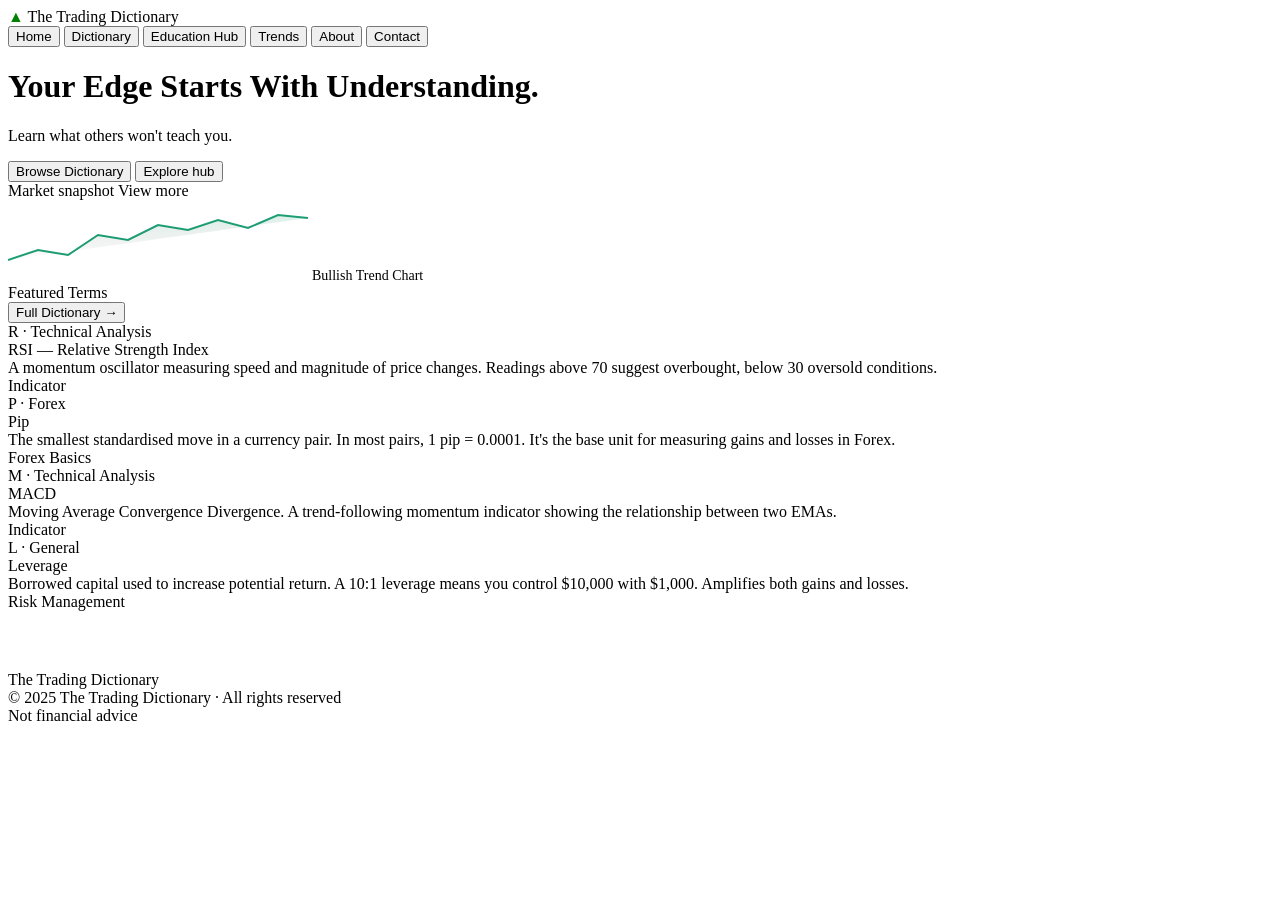
==== index.html @ 182af60a "Adding pages" ====
<!DOCTYPE html>
<html lang="en">
    <head>
        <meta charset="UTF-8">
        <meta name="viewport" content="width=device-width, initial-scale=1.0">
        <title>The Trading Dictionary</title>
    </head>
    <body>
            <nav>
    <span style="color:green">▲</span> The Trading <span class="accent">Dictionary</span>
    <div>
        <div class="nav-logo" onclick="window.location.href='index.html'"></div>
        <button onclick="window.location.href='index.html'">Home</button>
        <button onclick="window.location.href='dictionary.html'">Dictionary</button>
        <button onclick="window.location.href='educationhub.html'">Education Hub</button>
        <button onclick="window.location.href='trends.html'">Trends</button>
        <button onclick="window.location.href='about.html'">About</button>
        <button onclick="window.location.href='contact.html'">Contact</button>
    </div>
</nav>
<div class="page active" id="home">
    <div class="hero">
        <h1>Your Edge Starts With <span>Understanding.</span></h1>
        <p>Learn what others won't teach you.</p>
         <div class="hero-ctas">
      <button class="btn-primary" onclick="window.location.href='dictionary.html'">Browse Dictionary</button>
      <button class="btn-outline" onclick="window.location.href='educationhub.html'">Explore hub</button>
    </div>
    </div>
</div>
<div class="home-right">
        <div class="section-label"><span>Market snapshot</span><span class="view-all" onclick="window.location.href='trends.html'"> View more</span></div>
        <div class="chart-placeholder">
          <svg class="mini-chart" viewBox="0 0 300 80" preserveAspectRatio="none" height="80">
            <polyline points="0,60 30,50 60,55 90,35 120,40 150,25 180,30 210,20 240,28 270,15 300,18" fill="none" stroke="#1D9E75" stroke-width="2"/>
            <polyline points="0,60 30,50 60,55 90,35 120,40 150,25 180,30 210,20 240,28 270,15 300,18" fill="url(#gr)" stroke="none" opacity="0.15"/>
            <defs><linearGradient id="gr" x1="0" y1="0" x2="0" y2="1"><stop offset="0%" stop-color="#1D9E75"/><stop offset="100%" stop-color="transparent"/></linearGradient></defs>
          </svg>
          <span style="position:relative;z-index:1;font-weight:500;font-size:14px">Bullish Trend Chart</span>
        </div>
      </div>
      <div class="wrap" style="margin-bottom:60px;">
    <div class="section-hd"><div class="section-title">Featured Terms</div><button class="section-link" onclick="window.location.href='dictionary.html'">Full Dictionary →</button></div>
    <div class="terms-grid">
      <div class="card term-card" onclick="window.location.href='dictionary.html'"><div class="term-letter">R · Technical Analysis</div><div class="term-name">RSI — Relative Strength Index</div><div class="term-def">A momentum oscillator measuring speed and magnitude of price changes. Readings above 70 suggest overbought, below 30 oversold conditions.</div><span class="term-tag">Indicator</span></div>
      <div class="card term-card" onclick="window.location.href='dictionary.html'"><div class="term-letter">P · Forex</div><div class="term-name">Pip</div><div class="term-def">The smallest standardised move in a currency pair. In most pairs, 1 pip = 0.0001. It's the base unit for measuring gains and losses in Forex.</div><span class="term-tag">Forex Basics</span></div>
      <div class="card term-card" onclick="window.location.href='dictionary.html'"><div class="term-letter">M · Technical Analysis</div><div class="term-name">MACD</div><div class="term-def">Moving Average Convergence Divergence. A trend-following momentum indicator showing the relationship between two EMAs.</div><span class="term-tag">Indicator</span></div>
      <div class="card term-card" onclick="window.location.href='dictionary.html'"><div class="term-letter">L · General</div><div class="term-name">Leverage</div><div class="term-def">Borrowed capital used to increase potential return. A 10:1 leverage means you control $10,000 with $1,000. Amplifies both gains and losses.</div><span class="term-tag">Risk Management</span></div>
    </div>
  </div>
</body>

<footer><div class="footer-logo">The Trading <span>Dictionary</span></div><div class="footer-note">© 2025 The Trading Dictionary · All rights reserved</div><div class="footer-copy">Not financial advice</div></footer>
</div>

    
</html>
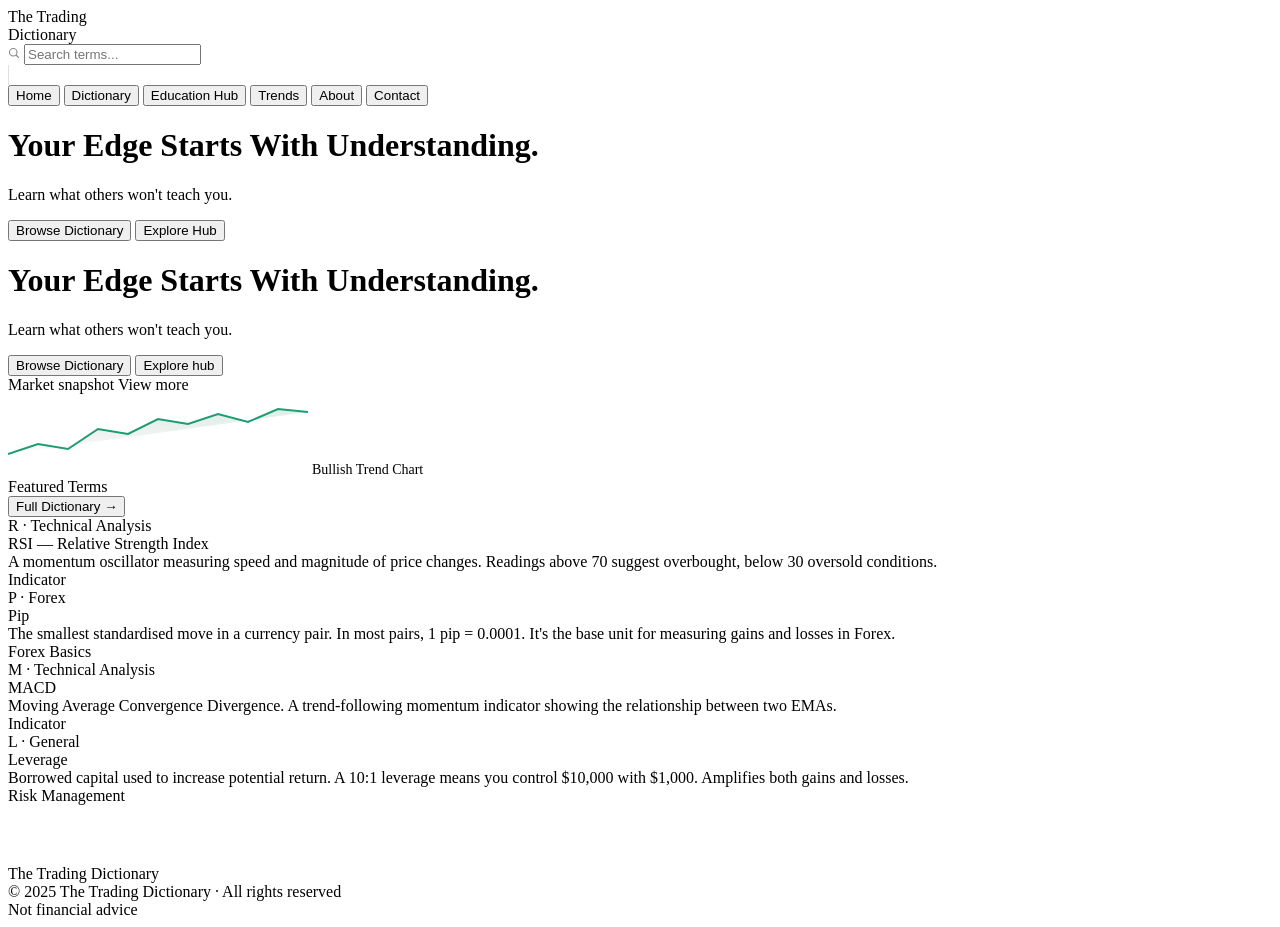
==== commit b5ac32ae: "Adding content in the about and contact whilst updating the home page" ====
--- a/index.html
+++ b/index.html
@@ -4,19 +4,36 @@
         <meta charset="UTF-8">
         <meta name="viewport" content="width=device-width, initial-scale=1.0">
         <title>The Trading Dictionary</title>
+
     </head>
     <body>
             <nav>
-    <span style="color:green">▲</span> The Trading <span class="accent">Dictionary</span>
-    <div>
-        <div class="nav-logo" onclick="window.location.href='index.html'"></div>
-        <button onclick="window.location.href='index.html'">Home</button>
-        <button onclick="window.location.href='dictionary.html'">Dictionary</button>
-        <button onclick="window.location.href='educationhub.html'">Education Hub</button>
-        <button onclick="window.location.href='trends.html'">Trends</button>
-        <button onclick="window.location.href='about.html'">About</button>
-        <button onclick="window.location.href='contact.html'">Contact</button>
+    <div class="logo">The Trading<br>Dictionary</div>
+    <div class="search-bar">
+      <svg width="12" height="12" viewBox="0 0 16 16" fill="none"><circle cx="7" cy="7" r="5" stroke="#888" stroke-width="1.5"/><path d="M11 11l3 3" stroke="#888" stroke-width="1.5" stroke-linecap="round"/></svg>
+      <input placeholder="Search terms...">
     </div>
+    <div style="width:1px;height:20px;background:#e0e0e0"></div>
+    <div class="nav-links">
+      <a href="index.html"><button id="nav-home" class="active">Home</button></a>
+      <a href="dictionary.html"><button id="nav-dictionary">Dictionary</button></a>
+      <a href="educationhub.html"><button id="nav-education">Education Hub</button></a>
+      <a href="trends.html"><button id="nav-trends">Trends</button></a>
+      <a href="about.html"><button id="nav-about">About</button></a>
+      <a href="contact.html"><button id="nav-contact">Contact</button></a>
+    </div>
+  </nav>
+  <div class="page">
+    <div class="hero">
+        <h1>Your Edge Starts With <span>Understanding.</span></h1>
+        <p>Learn what others won't teach you.</p>
+         <div class="hero-btns">
+          <a href="dictionary.html"><button class="btn-primary">Browse Dictionary</button></a>
+        <a href="educationhub.html"><button class="btn-outline">Explore Hub</button></a>
+      </div>
+
+  </div>
+    
 </nav>
 <div class="page active" id="home">
     <div class="hero">
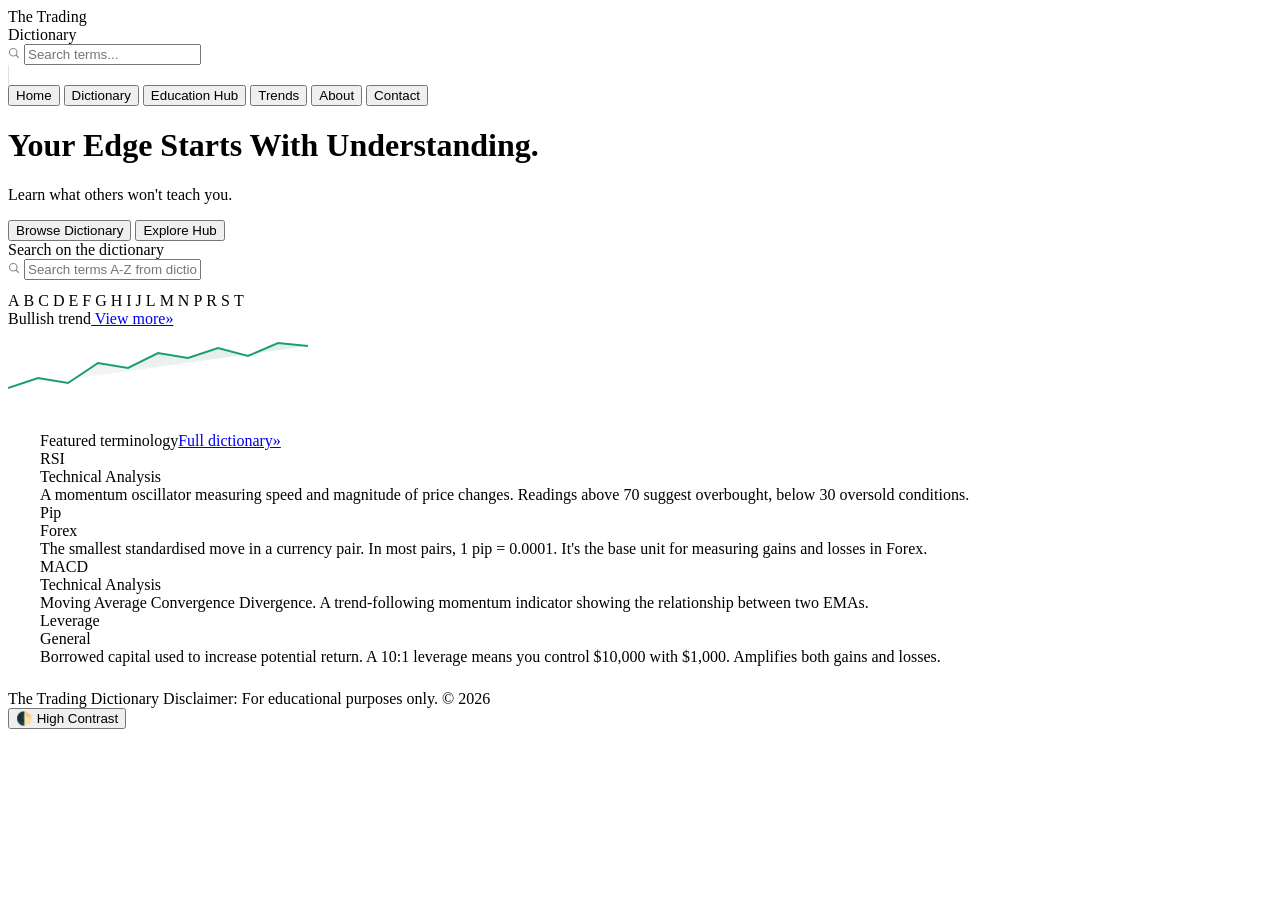
==== commit e8696dc9: "adding css and updating index, trends page" ====
--- a/index.html
+++ b/index.html
@@ -4,7 +4,7 @@
         <meta charset="UTF-8">
         <meta name="viewport" content="width=device-width, initial-scale=1.0">
         <title>The Trading Dictionary</title>
-
+      <link rel="stylesheet" href="C:\Users\lvmog\OneDrive\Desktop\Assignment-2026\styles.css">
     </head>
     <body>
             <nav>
@@ -33,42 +33,134 @@
       </div>
 
   </div>
-    
-</nav>
-<div class="page active" id="home">
-    <div class="hero">
-        <h1>Your Edge Starts With <span>Understanding.</span></h1>
-        <p>Learn what others won't teach you.</p>
-         <div class="hero-ctas">
-      <button class="btn-primary" onclick="window.location.href='dictionary.html'">Browse Dictionary</button>
-      <button class="btn-outline" onclick="window.location.href='educationhub.html'">Explore hub</button>
+<div class="home-grid">
+  <div class="home-left">
+    <div class="section-label">Search on the dictionary</div>
+    <div class="dict-search" style="margin-bottom: 12px;">
+      <svg width="12" height="12" viewBox="0 0 16 16" fill="none"><circle cx="7" cy="7" r="5" stroke="#888" stroke-width="1.5"/><path d="M11 11l3 3" stroke="#888" stroke-width="1.5" stroke-linecap="round"/></svg>
+      <input type="text" id="home-search" placeholder="Search terms A-Z from dictionary" oninput="filterDictionary(this.value)"/>
     </div>
+    <div style="display:flex;gap:4px;flex-wrap:wrap">
+      <span class="alpha-btn">A</span><span class="alpha-btn">B</span><span class="alpha-btn">C</span><span class="alpha-btn">D</span><span class="alpha-btn">E</span><span class="alpha-btn">F</span><span class="alpha-btn">G</span><span class="alpha-btn">H</span><span class="alpha-btn">I</span><span class="alpha-btn">J</span><span class="alpha-btn">L</span><span class="alpha-btn">M</span><span class="alpha-btn">N</span><span class="alpha-btn">P</span><span class="alpha-btn">R</span><span class="alpha-btn">S</span><span class="alpha-btn">T</span>
     </div>
-</div>
+  </div>
+
 <div class="home-right">
-        <div class="section-label"><span>Market snapshot</span><span class="view-all" onclick="window.location.href='trends.html'"> View more</span></div>
+          <div class="section-label"><span>Bullish trend</span><a href="trends.html" class="view-all"> View more»</a></div>
         <div class="chart-placeholder">
           <svg class="mini-chart" viewBox="0 0 300 80" preserveAspectRatio="none" height="80">
             <polyline points="0,60 30,50 60,55 90,35 120,40 150,25 180,30 210,20 240,28 270,15 300,18" fill="none" stroke="#1D9E75" stroke-width="2"/>
             <polyline points="0,60 30,50 60,55 90,35 120,40 150,25 180,30 210,20 240,28 270,15 300,18" fill="url(#gr)" stroke="none" opacity="0.15"/>
             <defs><linearGradient id="gr" x1="0" y1="0" x2="0" y2="1"><stop offset="0%" stop-color="#1D9E75"/><stop offset="100%" stop-color="transparent"/></linearGradient></defs>
           </svg>
-          <span style="position:relative;z-index:1;font-weight:500;font-size:14px">Bullish Trend Chart</span>
         </div>
       </div>
-      <div class="wrap" style="margin-bottom:60px;">
-    <div class="section-hd"><div class="section-title">Featured Terms</div><button class="section-link" onclick="window.location.href='dictionary.html'">Full Dictionary →</button></div>
-    <div class="terms-grid">
-      <div class="card term-card" onclick="window.location.href='dictionary.html'"><div class="term-letter">R · Technical Analysis</div><div class="term-name">RSI — Relative Strength Index</div><div class="term-def">A momentum oscillator measuring speed and magnitude of price changes. Readings above 70 suggest overbought, below 30 oversold conditions.</div><span class="term-tag">Indicator</span></div>
-      <div class="card term-card" onclick="window.location.href='dictionary.html'"><div class="term-letter">P · Forex</div><div class="term-name">Pip</div><div class="term-def">The smallest standardised move in a currency pair. In most pairs, 1 pip = 0.0001. It's the base unit for measuring gains and losses in Forex.</div><span class="term-tag">Forex Basics</span></div>
-      <div class="card term-card" onclick="window.location.href='dictionary.html'"><div class="term-letter">M · Technical Analysis</div><div class="term-name">MACD</div><div class="term-def">Moving Average Convergence Divergence. A trend-following momentum indicator showing the relationship between two EMAs.</div><span class="term-tag">Indicator</span></div>
-      <div class="card term-card" onclick="window.location.href='dictionary.html'"><div class="term-letter">L · General</div><div class="term-name">Leverage</div><div class="term-def">Borrowed capital used to increase potential return. A 10:1 leverage means you control $10,000 with $1,000. Amplifies both gains and losses.</div><span class="term-tag">Risk Management</span></div>
+</div>
+<div style="padding: 20px 32px 24px;border: bottom 1px solid #e0e0e0">
+  <div class="section-label"><span>Featured terminology</span><a href="dictionary.html" class="view-all">Full dictionary»</a></div>
+  <div class="term-row">
+    <div class="term-card"><div class="tc-name">RSI</div><div class="tc-cat">Technical Analysis</div><div class="term-def">A momentum oscillator measuring speed and magnitude of price changes. Readings above 70 suggest overbought, below 30 oversold conditions.</div></div>
+    <div class="term-card"><div class="tc-name">Pip</div><div class="tc-cat">Forex</div><div class="term-def">The smallest standardised move in a currency pair. In most pairs, 1 pip = 0.0001. It's the base unit for measuring gains and losses in Forex.</div></div>
+     <div class="term-card"><div class="tc-name">MACD</div><div class="tc-cat">Technical Analysis</div><div class="term-def">Moving Average Convergence Divergence. A trend-following momentum indicator showing the relationship between two EMAs.</div></div>
+      <div class="term-card"><div class="tc-name">Leverage</div><div class="tc-cat">General</div><div class="term-def">Borrowed capital used to increase potential return. A 10:1 leverage means you control $10,000 with $1,000. Amplifies both gains and losses.</div></div>
+
+
+  </div>
+</div>
+  </div>
+     <footer>
+      <span>The Trading Dictionary</span>
+      <span>Disclaimer: For educational purposes only.</span>
+      <span>© 2026</span></span>
+     </footer>
     </div>
-  </div>
+<script>
+  const terms = [
+    {term:"Bull Market",cat:"Market Trends",def:"A market in which prices are rising or are expected to rise, encouraging buying."},
+    {term:"Bear Market",cat:"Market Trends",def:"A market experiencing prolonged price declines, typically 20% or more from recent highs."},
+    {term:"Arbitrage",cat:"Strategies",def:"Simultaneous purchase and sale of an asset in different markets to profit from price differences."},
+    {term:"Candlestick",cat:"Technical Analysis",def:"A chart element showing the open, close, high, and low price of an asset in a given period."},
+    {term:"Divergence",cat:"Indicators",def:"When price moves in the opposite direction of a technical indicator, signalling a potential reversal."},
+    {term:"EMA",cat:"Technical Analysis",def:"Exponential Moving Average — gives more weight to recent prices than a simple moving average."},
+    {term:"Fibonacci Retracement",cat:"Technical Analysis",def:"Horizontal lines indicating possible support and resistance levels based on the Fibonacci sequence."},
+    {term:"Gap",cat:"Technical Analysis",def:"A break in continuity on a price chart where no trading occurred between two sessions."},
+    {term:"Hedging",cat:"Risk Management",def:"An investment made to reduce the risk of adverse price movements in an asset."},
+    {term:"IPO",cat:"Market Trends",def:"Initial Public Offering — the first sale of a company's shares to the public."},
+    {term:"Leverage",cat:"Risk Management",def:"Using borrowed capital to increase the potential return of an investment."},
+    {term:"Margin",cat:"Risk Management",def:"The collateral that an investor must deposit to cover the credit risk to a broker."},
+    {term:"Options",cat:"Derivatives",def:"Contracts giving the holder the right, but not obligation, to buy or sell an asset at a set price."},
+    {term:"Pivot Point",cat:"Technical Analysis",def:"A price level used to determine potential support and resistance in the market."},
+    {term:"RSI",cat:"Indicators",def:"Relative Strength Index — measures the magnitude of recent price changes to evaluate overbought or oversold conditions."},
+    {term:"Stop Loss",cat:"Risk Management",def:"An order placed to sell a security when it reaches a specific price, limiting potential loss."},
+    {term:"Volatility",cat:"Indicators",def:"A statistical measure of the dispersion of returns. High volatility means larger price swings."},
+  ];
+
+  let currentAlpha = null;
+  let currentCat = 'all';
+
+  function renderDict() {
+    const input = document.getElementById('dict-input');
+    if (!input) return;
+    const q = input.value.toLowerCase();
+    const grid = document.getElementById('dict-grid');
+    const filtered = terms.filter(t => {
+      const matchQ = !q || t.term.toLowerCase().includes(q) || t.def.toLowerCase().includes(q);
+      const matchA = !currentAlpha || t.term.toUpperCase().startsWith(currentAlpha);
+      const matchC = currentCat === 'all' || t.cat === currentCat;
+      return matchQ && matchA && matchC;
+    });
+    grid.innerHTML = filtered.length > 0
+      ? filtered.map(t => `
+          <div class="def-card">
+            <div class="cat-badge">${t.cat}</div>
+            <div class="term">${t.term}</div>
+            <div class="def-text">${t.def}</div>
+          </div>`).join('')
+      : '<p style="color:#999;font-size:13px;padding:8px">No terms found.</p>';
+  }
+
+  function filterDict() { renderDict(); }
+
+  function filterAlpha(l, el) {
+    document.querySelectorAll('.alpha-btn').forEach(b => b.classList.remove('active'));
+    if (currentAlpha === l) {
+      currentAlpha = null;
+    } else {
+      currentAlpha = l;
+      el.classList.add('active');
+    }
+    renderDict();
+  }
+
+  function filterCat(c, el) {
+    document.querySelectorAll('.cat-pill').forEach(p => p.classList.remove('active'));
+    el.classList.add('active');
+    currentCat = c;
+    renderDict();
+  }
+  
+  // Initial render for dictionary page
+  window.onload = renderDict;
+</script>
+
+<button class="access-btn" onclick="toggleContrast()">🌓 High Contrast</button><script>
+function toggleContrast() {
+    document.body.classList.toggle('high-contrast');
+    const isHigh = document.body.classList.contains('high-contrast');
+    localStorage.setItem('high-contrast', isHigh);
+}
+
+// Check for preference on load
+window.addEventListener('DOMContentLoaded', () => {
+    if (localStorage.getItem('high-contrast') === 'true') {
+        document.body.classList.add('high-contrast');
+    }
+});
+</script>
 </body>
 
-<footer><div class="footer-logo">The Trading <span>Dictionary</span></div><div class="footer-note">© 2025 The Trading Dictionary · All rights reserved</div><div class="footer-copy">Not financial advice</div></footer>
-</div>
+
+
 
     
 </html>
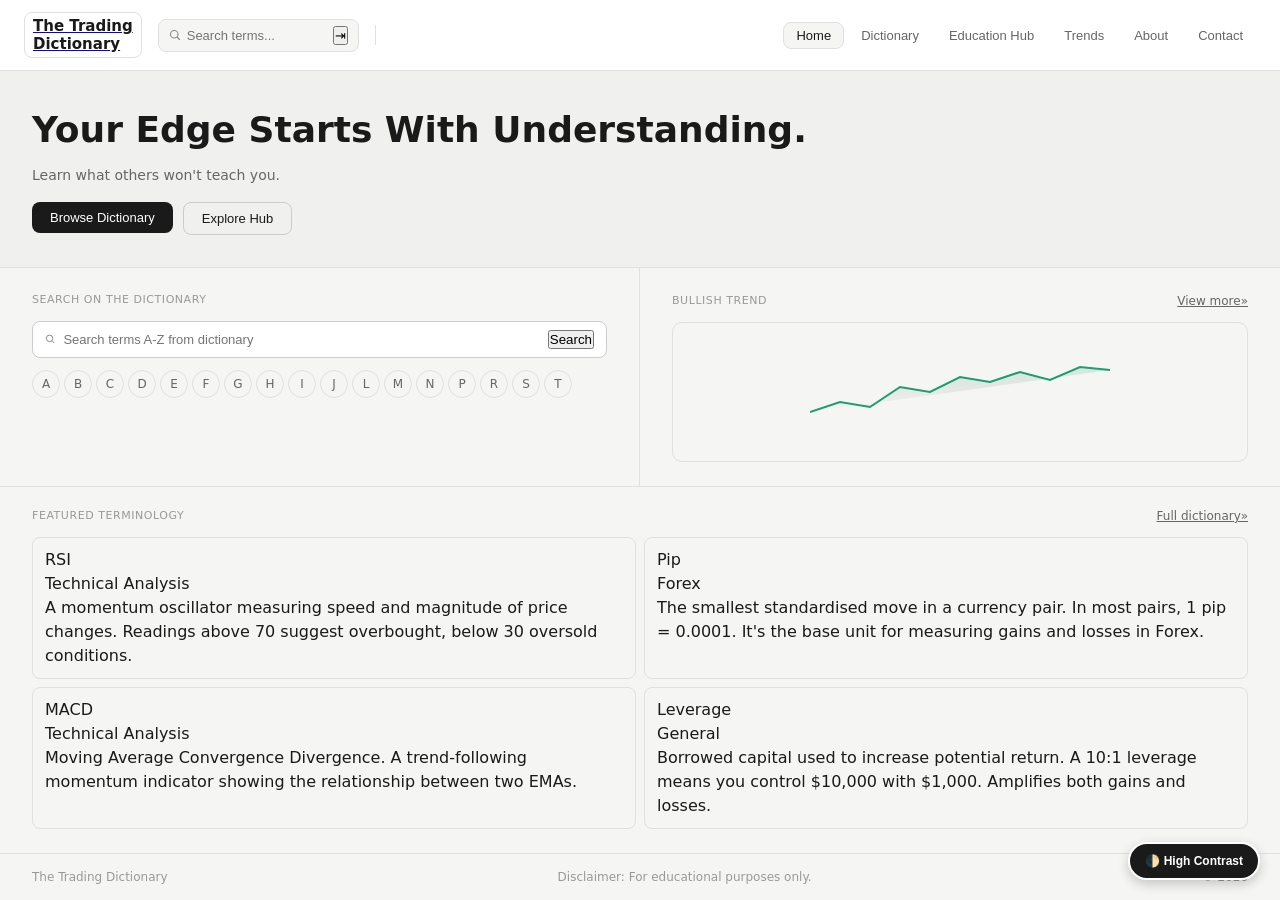
==== commit f64e393c: "Updates applied css and fixing search bars" ====
--- a/index.html
+++ b/index.html
@@ -4,14 +4,18 @@
         <meta charset="UTF-8">
         <meta name="viewport" content="width=device-width, initial-scale=1.0">
         <title>The Trading Dictionary</title>
-      <link rel="stylesheet" href="C:\Users\lvmog\OneDrive\Desktop\Assignment-2026\styles.css">
+        <link rel="stylesheet" href="styles.css">
     </head>
     <body>
             <nav>
-    <div class="logo">The Trading<br>Dictionary</div>
+    <a href="index.html" class="logo-link">      
+        <div class="logo" text-decoration="none" color="inherit" cursor="pointer">The Trading<br>Dictionary</div>
+    </a>
     <div class="search-bar">
       <svg width="12" height="12" viewBox="0 0 16 16" fill="none"><circle cx="7" cy="7" r="5" stroke="#888" stroke-width="1.5"/><path d="M11 11l3 3" stroke="#888" stroke-width="1.5" stroke-linecap="round"/></svg>
-      <input placeholder="Search terms...">
+      <input type="text" placeholder="Search terms..." onkeydown="if(event.key==='enter') goToSearch()" id="home-search"/>
+      <button onclick="goToSearch()">⇥</button>
+
     </div>
     <div style="width:1px;height:20px;background:#e0e0e0"></div>
     <div class="nav-links">
@@ -36,9 +40,11 @@
 <div class="home-grid">
   <div class="home-left">
     <div class="section-label">Search on the dictionary</div>
+        
     <div class="dict-search" style="margin-bottom: 12px;">
       <svg width="12" height="12" viewBox="0 0 16 16" fill="none"><circle cx="7" cy="7" r="5" stroke="#888" stroke-width="1.5"/><path d="M11 11l3 3" stroke="#888" stroke-width="1.5" stroke-linecap="round"/></svg>
-      <input type="text" id="home-search" placeholder="Search terms A-Z from dictionary" oninput="filterDictionary(this.value)"/>
+      <input type="text" id="home-search" placeholder="Search terms A-Z from dictionary" onkeydown="if(event.key==='enter') goToSearch()"/>
+      <button onclick="goToSearch()">Search</button>
     </div>
     <div style="display:flex;gap:4px;flex-wrap:wrap">
       <span class="alpha-btn">A</span><span class="alpha-btn">B</span><span class="alpha-btn">C</span><span class="alpha-btn">D</span><span class="alpha-btn">E</span><span class="alpha-btn">F</span><span class="alpha-btn">G</span><span class="alpha-btn">H</span><span class="alpha-btn">I</span><span class="alpha-btn">J</span><span class="alpha-btn">L</span><span class="alpha-btn">M</span><span class="alpha-btn">N</span><span class="alpha-btn">P</span><span class="alpha-btn">R</span><span class="alpha-btn">S</span><span class="alpha-btn">T</span>
@@ -71,7 +77,7 @@
      <footer>
       <span>The Trading Dictionary</span>
       <span>Disclaimer: For educational purposes only.</span>
-      <span>© 2026</span></span>
+      <span>© 2026</span>
      </footer>
     </div>
 <script>
@@ -138,7 +144,11 @@
     currentCat = c;
     renderDict();
   }
-  
+  function goToSearch() {
+    const q = document.getElementById('home-search').value.trim();
+    if (q) {
+      window.location.href = 'dictionary.html?q=' + encodeURIComponent(q); } else { window.location.href = 'dictionary.html'; }
+    } 
   // Initial render for dictionary page
   window.onload = renderDict;
 </script>
--- a/styles.css
+++ b/styles.css
@@ -0,0 +1,710 @@
+* {
+    box-sizing: border-box;
+    margin: 0;
+    padding: 0;
+}
+
+body {
+    font-family: system-ui, -apple-system, BlinkMacSystemFont, "Segoe UI", Roboto, sans-serif;
+    background: #f5f5f3;
+    color: #1a1a1a;
+    line-height: 1.5;
+}
+
+.site {
+    max-width: 1200px;
+    margin: 1rem auto 2rem auto;
+    background: #fff;
+    border: 1px solid #e0e0e0;
+    border-radius: 12px;
+    overflow: hidden;
+}
+
+/* NAVIGATION */
+nav {
+    display: flex;
+    align-items: center;
+    padding: 12px 24px;
+    border-bottom: 1px solid #e0e0e0;
+    gap: 16px;
+    background: #fff;
+    flex-wrap: wrap;
+}
+
+.logo {
+    font-size: 15px;
+    font-weight: 600;
+    line-height: 1.2;
+    min-width: 100px;
+    padding: 4px 8px;
+    border: 1px solid #e0e0e0;
+    border-radius: 8px;
+    color: #1a1a1a;
+    text-decoration: none;
+}
+
+.search-bar {
+    display: flex;
+    align-items: center;
+    gap: 6px;
+    background: #f5f5f3;
+    border: 1px solid #e0e0e0;
+    border-radius: 8px;
+    padding: 6px 10px;
+    flex: 0 0 180px;
+}
+
+.search-bar input {
+    background: transparent;
+    border: none;
+    outline: none;
+    font-size: 13px;
+    color: #1a1a1a;
+    width: 140px;
+}
+
+.nav-links {
+    display: flex;
+    gap: 4px;
+    margin-left: auto;
+    flex-wrap: wrap;
+}
+
+.nav-links a {
+    text-decoration: none;
+}
+
+.nav-links button {
+    background: transparent;
+    border: 1px solid transparent;
+    border-radius: 8px;
+    padding: 5px 12px;
+    font-size: 13px;
+    cursor: pointer;
+    color: #666;
+    transition: all 0.15s;
+}
+
+.nav-links button:hover, 
+.nav-links button.active {
+    background: #f5f5f3;
+    color: #1a1a1a;
+    border-color: #e0e0e0;
+}
+
+/* PAGE WRAPPERS */
+.page {
+    display: block;
+}
+
+/* HERO SECTION */
+.hero {
+    background: #f0f0ee;
+    padding: 32px;
+    border-bottom: 1px solid #e0e0e0;
+}
+
+.hero h1 {
+    font-size: 36px;
+    font-weight: 600;
+    margin-bottom: 8px;
+}
+
+.hero p {
+    font-size: 14px;
+    color: #666;
+    margin-bottom: 16px;
+}
+
+.hero-btns {
+    display: flex;
+    gap: 10px;
+}
+
+.btn-primary {
+    background: #1a1a1a;
+    color: #fff;
+    border: none;
+    padding: 8px 18px;
+    border-radius: 8px;
+    font-size: 13px;
+    cursor: pointer;
+    text-decoration: none;
+    display: inline-block;
+}
+
+.btn-outline {
+    background: transparent;
+    color: #1a1a1a;
+    border: 1px solid #ccc;
+    padding: 8px 18px;
+    border-radius: 8px;
+    font-size: 13px;
+    cursor: pointer;
+    text-decoration: none;
+    display: inline-block;
+}
+
+/* GRID LAYOUTS */
+.home-grid {
+    display: grid;
+    grid-template-columns: 1fr 1fr;
+    border-bottom: 1px solid #e0e0e0;
+}
+
+.home-left {
+    padding: 24px 32px;
+    border-right: 1px solid #e0e0e0;
+}
+
+.home-right {
+    padding: 24px 32px;
+}
+
+.section-label {
+    font-size: 11px;
+    color: #999;
+    margin-bottom: 12px;
+    display: flex;
+    justify-content: space-between;
+    align-items: center;
+    text-transform: uppercase;
+    letter-spacing: 0.05em;
+}
+
+.view-all {
+    font-size: 12px;
+    color: #666;
+    cursor: pointer;
+    text-decoration: underline;
+    text-transform: none;
+    letter-spacing: 0;
+}
+
+/* DICTIONARY STYLES */
+.dict-header {
+    background: #f0f0ee;
+    padding: 24px 32px;
+    border-bottom: 1px solid #e0e0e0;
+}
+
+.dict-header h2 {
+    font-size: 22px;
+    font-weight: 600;
+    margin-bottom: 4px;
+}
+
+.dict-header p {
+    font-size: 13px;
+    color: #666;
+    margin-bottom: 12px;
+}
+
+.dict-search {
+    display: flex;
+    align-items: center;
+    gap: 8px;
+    background: #fff;
+    border: 1px solid #ccc;
+    border-radius: 8px;
+    padding: 8px 12px;
+}
+
+.dict-search input {
+    background: transparent;
+    border: none;
+    outline: none;
+    font-size: 13px;
+    color: #1a1a1a;
+    width: 100%;
+}
+
+.alpha-row {
+    display: flex;
+    gap: 4px;
+    padding: 12px 32px;
+    border-bottom: 1px solid #e0e0e0;
+    flex-wrap: wrap;
+    background: #fff;
+}
+
+.alpha-btn {
+    width: 28px;
+    height: 28px;
+    border-radius: 50%;
+    display: flex;
+    align-items: center;
+    justify-content: center;
+    font-size: 12px;
+    cursor: pointer;
+    background: #f5f5f3;
+    border: 1px solid #e0e0e0;
+    color: #666;
+    transition: all 0.15s;
+}
+
+.alpha-btn:hover,
+.alpha-btn.active {
+    background: #1a1a1a;
+    color: #fff;
+    border-color: #1a1a1a;
+}
+
+.cat-filter {
+    display: flex;
+    gap: 6px;
+    padding: 10px 32px;
+    border-bottom: 1px solid #e0e0e0;
+    flex-wrap: wrap;
+}
+
+.cat-pill {
+    padding: 4px 12px;
+    border-radius: 20px;
+    font-size: 12px;
+    cursor: pointer;
+    background: #f5f5f3;
+    border: 1px solid #e0e0e0;
+    color: #666;
+    transition: all 0.15s;
+}
+
+.cat-pill:hover,
+.cat-pill.active {
+    background: #1a1a1a;
+    color: #fff;
+}
+
+.dict-grid {
+    display: grid;
+    grid-template-columns: repeat(3, 1fr);
+    gap: 12px;
+    padding: 20px 32px;
+}
+
+.def-card {
+    background: #f5f5f3;
+    border-radius: 10px;
+    padding: 16px;
+    border: 1px solid #e0e0e0;
+    cursor: pointer;
+    transition: border-color 0.15s;
+}
+
+.def-card:hover {
+    border-color: #aaa;
+}
+
+.def-card .term {
+    font-size: 14px;
+    font-weight: 600;
+    margin-bottom: 4px;
+}
+
+.def-card .cat-badge {
+    display: inline-block;
+    font-size: 10px;
+    padding: 2px 8px;
+    border-radius: 20px;
+    background: #fff;
+    border: 1px solid #e0e0e0;
+    color: #888;
+    margin-bottom: 6px;
+}
+
+.def-card .def-text {
+    font-size: 12px;
+    color: #666;
+    line-height: 1.5;
+}
+
+/* EDUCATION HUB STYLES */
+.edu-header {
+    background: #f0f0ee;
+    padding: 24px 32px;
+    border-bottom: 1px solid #e0e0e0;
+}
+
+.edu-header h2 {
+    font-size: 22px;
+    font-weight: 600;
+    margin-bottom: 4px;
+}
+
+.edu-header p {
+    font-size: 13px;
+    color: #666;
+}
+
+.indicator-chart {
+    background: #f5f5f3;
+    border-radius: 10px;
+    padding: 20px;
+    border: 1px solid #e0e0e0;
+    margin-bottom: 12px;
+    display: flex;
+    align-items: center;
+    gap: 20px;
+}
+
+.chart-area {
+    flex: 1;
+    height: 80px;
+    position: relative;
+}
+
+.ind-name {
+    font-size: 13px;
+    font-weight: 600;
+    min-width: 120px;
+}
+
+.ind-desc {
+    font-size: 12px;
+    color: #888;
+    margin-top: 4px;
+    min-width: 120px;
+}
+
+.edu-desc-list {
+    display: grid;
+    grid-template-columns: 1fr 1fr;
+    gap: 8px;
+    padding: 0 32px 20px;
+}
+
+.edu-desc-card {
+    background: #f5f5f3;
+    border-radius: 8px;
+    padding: 12px 14px;
+    border: 1px solid #e0e0e0;
+}
+
+.edu-desc-card .ed-title {
+    font-size: 13px;
+    font-weight: 600;
+    margin-bottom: 4px;
+}
+
+.edu-desc-card .ed-body {
+    font-size: 12px;
+    color: #666;
+    line-height: 1.5;
+}
+
+/* MARKET TRENDS STYLES */
+.trends-header {
+    background: #f0f0ee;
+    padding: 24px 32px;
+    border-bottom: 1px solid #e0e0e0;
+}
+
+.trends-header h2 {
+    font-size: 22px;
+    font-weight: 600;
+    margin-bottom: 4px;
+}
+
+.trends-header p {
+    font-size: 13px;
+    color: #666;
+}
+
+.trend-cards {
+    display: grid;
+    grid-template-columns: repeat(3, 1fr);
+    gap: 16px;
+    padding: 24px 32px;
+    border-bottom: 1px solid #e0e0e0;
+}
+
+.trend-card {
+    background: #f5f5f3;
+    border-radius: 10px;
+    padding: 18px;
+    border: 1px solid #e0e0e0;
+}
+
+.trend-card .tc-label {
+    font-size: 11px;
+    text-transform: uppercase;
+    letter-spacing: 0.05em;
+    margin-bottom: 8px;
+    font-weight: 600;
+}
+
+.trend-card .tc-title {
+    font-size: 18px;
+    font-weight: 600;
+    margin-bottom: 6px;
+}
+
+.trend-card .tc-body {
+    font-size: 12px;
+    color: #666;
+    line-height: 1.6;
+}
+
+.trend-bullish .tc-label { color: #0f6e56; }
+.trend-bearish .tc-label { color: #993c1d; }
+.trend-consolidating .tc-label { color: #854f0b; }
+
+.trend-chart-section {
+    padding: 24px 32px;
+}
+
+.trend-chart-box {
+    background: #f5f5f3;
+    border-radius: 10px;
+    padding: 20px;
+    border: 1px solid #e0e0e0;
+    margin-bottom: 16px;
+}
+
+.trend-chart-box .tch-title {
+    font-size: 13px;
+    font-weight: 600;
+    margin-bottom: 4px;
+}
+
+.trend-chart-box .tch-sub {
+    font-size: 12px;
+    color: #888;
+    margin-bottom: 12px;
+}
+
+/* CONTACT PAGE STYLES */
+.contact-wrap {
+    display: grid;
+    grid-template-columns: 1fr 1fr;
+}
+
+.contact-info {
+    padding: 32px;
+    border-right: 1px solid #e0e0e0;
+}
+
+.contact-info h2 {
+    font-size: 22px;
+    font-weight: 600;
+    margin-bottom: 8px;
+}
+
+.contact-info p {
+    font-size: 13px;
+    color: #666;
+    margin-bottom: 20px;
+    line-height: 1.6;
+}
+
+.info-row {
+    display: flex;
+    align-items: center;
+    gap: 10px;
+    margin-bottom: 12px;
+    font-size: 13px;
+    color: #666;
+}
+
+.info-icon {
+    width: 32px;
+    height: 32px;
+    background: #f5f5f3;
+    border-radius: 8px;
+    display: flex;
+    align-items: center;
+    justify-content: center;
+    border: 1px solid #e0e0e0;
+    font-size: 14px;
+}
+
+.contact-form {
+    padding: 32px;
+}
+
+.contact-form h3 {
+    font-size: 16px;
+    font-weight: 600;
+    margin-bottom: 16px;
+}
+
+.form-group {
+    margin-bottom: 12px;
+}
+
+.form-group label {
+    display: block;
+    font-size: 12px;
+    color: #666;
+    margin-bottom: 4px;
+}
+
+.form-group input, 
+.form-group textarea, 
+.form-group select {
+    width: 100%;
+    background: #f5f5f3;
+    border: 1px solid #e0e0e0;
+    border-radius: 8px;
+    padding: 8px 10px;
+    font-size: 13px;
+    color: #1a1a1a;
+    outline: none;
+    font-family: inherit;
+}
+
+.form-group textarea {
+    height: 80px;
+    resize: none;
+}
+
+.form-row {
+    display: grid;
+    grid-template-columns: 1fr 1fr;
+    gap: 8px;
+}
+
+/* ABOUT PAGE STYLES */
+.about-header {
+    background: #f0f0ee;
+    padding: 24px 32px;
+    border-bottom: 1px solid #e0e0e0;
+}
+
+.about-header h2 {
+    font-size: 22px;
+    font-weight: 600;
+    margin-bottom: 4px;
+}
+
+.about-header p {
+    font-size: 13px;
+    color: #666;
+}
+
+/* COMMON ELEMENTS */
+.chart-placeholder {
+    background: #f5f5f3;
+    border-radius: 10px;
+    height: 140px;
+    display: flex;
+    align-items: center;
+    justify-content: center;
+    font-size: 13px;
+    color: #999;
+    border: 1px solid #e0e0e0;
+    position: relative;
+    overflow: hidden;
+}
+
+.term-row {
+    display: grid;
+    grid-template-columns: 1fr 1fr;
+    gap: 8px;
+    margin-top: 8px;
+}
+
+.term-card {
+    background: #f5f5f3;
+    border-radius: 8px;
+    padding: 10px 12px;
+    border: 1px solid #e0e0e0;
+    cursor: pointer;
+}
+
+footer {
+    padding: 14px 32px;
+    border-top: 1px solid #e0e0e0;
+    display: flex;
+    justify-content: space-between;
+    align-items: center;
+    font-size: 12px;
+    color: #999;
+    background: #f5f5f3;
+}
+
+/* HIGH CONTRAST MODE */
+body.high-contrast {
+    background: #000 !important;
+    color: #fff !important;
+}
+
+body.high-contrast .site {
+    background: #000 !important;
+    border: 2px solid #fff !important;
+}
+
+body.high-contrast nav,
+body.high-contrast footer,
+body.high-contrast .hero,
+body.high-contrast .dict-header,
+body.high-contrast .edu-header,
+body.high-contrast .trends-header,
+body.high-contrast .about-header {
+    background: #000 !important;
+    border-color: #fff !important;
+}
+
+body.high-contrast p,
+body.high-contrast span,
+body.high-contrast div,
+body.high-contrast .ind-desc,
+body.high-contrast .ed-body,
+body.high-contrast .tc-body,
+body.high-contrast .tch-sub {
+    color: #fff !important;
+}
+
+body.high-contrast h1,
+body.high-contrast h2,
+body.high-contrast h3,
+body.high-contrast .term,
+body.high-contrast .ind-name,
+body.high-contrast .tc-title {
+    color: #00ff00 !important; /* Bright green for headings in contrast mode */
+}
+
+body.high-contrast .btn-primary {
+    background: #fff !important;
+    color: #000 !important;
+    border: 2px solid #fff !important;
+}
+
+body.high-contrast .btn-outline,
+body.high-contrast .nav-links button,
+body.high-contrast .alpha-btn,
+body.high-contrast .cat-pill,
+body.high-contrast .term-card,
+body.high-contrast .def-card,
+body.high-contrast .indicator-chart,
+body.high-contrast .edu-desc-card,
+body.high-contrast .trend-card,
+body.high-contrast .trend-chart-box {
+    background: #000 !important;
+    border: 1.5px solid #fff !important;
+    color: #fff !important;
+}
+
+body.high-contrast .nav-links button.active,
+body.high-contrast .alpha-btn.active,
+body.high-contrast .cat-pill.active {
+    background: #fff !important;
+    color: #000 !important;
+}
+
+/* Float Accessibility Button */
+.access-btn {
+    position: fixed;
+    bottom: 20px;
+    right: 20px;
+    z-index: 9999;
+    background: #1a1a1a;
+    color: #fff;
+    border: 2px solid #fff;
+    border-radius: 50px;
+    padding: 10px 15px;
+    cursor: pointer;
+    font-size: 12px;
+    font-weight: 600;
+    box-shadow: 0 4px 12px rgba(0,0,0,0.2);
+}
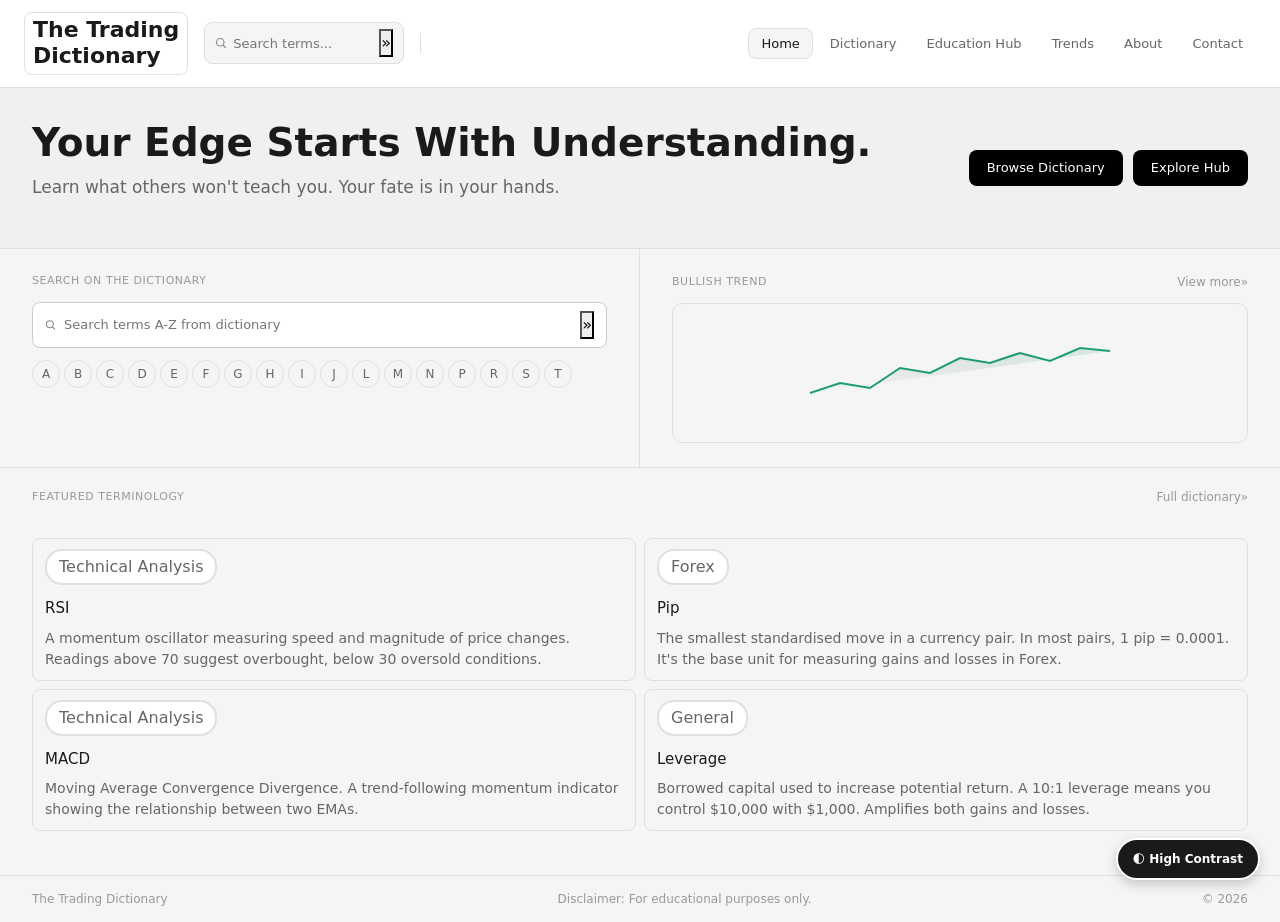
==== commit ce4f38a9: "Css editing corrections" ====
--- a/index.html
+++ b/index.html
@@ -4,6 +4,7 @@
         <meta charset="UTF-8">
         <meta name="viewport" content="width=device-width, initial-scale=1.0">
         <title>The Trading Dictionary</title>
+        <link href="https://cdn.jsdelivr.net/npm/bootstrap@5.3.0/dist/css/bootstrap.min.css" rel="stylesheet">
         <link rel="stylesheet" href="styles.css">
     </head>
     <body>
@@ -14,7 +15,7 @@
     <div class="search-bar">
       <svg width="12" height="12" viewBox="0 0 16 16" fill="none"><circle cx="7" cy="7" r="5" stroke="#888" stroke-width="1.5"/><path d="M11 11l3 3" stroke="#888" stroke-width="1.5" stroke-linecap="round"/></svg>
       <input type="text" placeholder="Search terms..." onkeydown="if(event.key==='enter') goToSearch()" id="home-search"/>
-      <button onclick="goToSearch()">⇥</button>
+      <button onclick="goToSearch()">»</button>
 
     </div>
     <div style="width:1px;height:20px;background:#e0e0e0"></div>
@@ -28,10 +29,11 @@
     </div>
   </nav>
   <div class="page">
-    <div class="hero">
+    <div class="hero" style="display: flex; justify-content: space-between; align-items: center; flex-wrap: wrap;">
+      <div class="hero-text">
         <h1>Your Edge Starts With <span>Understanding.</span></h1>
-        <p>Learn what others won't teach you.</p>
-         <div class="hero-btns">
+        <p>Learn what others won't teach you. Your fate is in your hands.</p></div>
+         <div class="hero-btns" style="display: flex; gap: 10px;">
           <a href="dictionary.html"><button class="btn-primary">Browse Dictionary</button></a>
         <a href="educationhub.html"><button class="btn-outline">Explore Hub</button></a>
       </div>
@@ -44,7 +46,7 @@
     <div class="dict-search" style="margin-bottom: 12px;">
       <svg width="12" height="12" viewBox="0 0 16 16" fill="none"><circle cx="7" cy="7" r="5" stroke="#888" stroke-width="1.5"/><path d="M11 11l3 3" stroke="#888" stroke-width="1.5" stroke-linecap="round"/></svg>
       <input type="text" id="home-search" placeholder="Search terms A-Z from dictionary" onkeydown="if(event.key==='enter') goToSearch()"/>
-      <button onclick="goToSearch()">Search</button>
+      <button onclick="goToSearch()">»</button>
     </div>
     <div style="display:flex;gap:4px;flex-wrap:wrap">
       <span class="alpha-btn">A</span><span class="alpha-btn">B</span><span class="alpha-btn">C</span><span class="alpha-btn">D</span><span class="alpha-btn">E</span><span class="alpha-btn">F</span><span class="alpha-btn">G</span><span class="alpha-btn">H</span><span class="alpha-btn">I</span><span class="alpha-btn">J</span><span class="alpha-btn">L</span><span class="alpha-btn">M</span><span class="alpha-btn">N</span><span class="alpha-btn">P</span><span class="alpha-btn">R</span><span class="alpha-btn">S</span><span class="alpha-btn">T</span>
@@ -65,10 +67,19 @@
 <div style="padding: 20px 32px 24px;border: bottom 1px solid #e0e0e0">
   <div class="section-label"><span>Featured terminology</span><a href="dictionary.html" class="view-all">Full dictionary»</a></div>
   <div class="term-row">
-    <div class="term-card"><div class="tc-name">RSI</div><div class="tc-cat">Technical Analysis</div><div class="term-def">A momentum oscillator measuring speed and magnitude of price changes. Readings above 70 suggest overbought, below 30 oversold conditions.</div></div>
-    <div class="term-card"><div class="tc-name">Pip</div><div class="tc-cat">Forex</div><div class="term-def">The smallest standardised move in a currency pair. In most pairs, 1 pip = 0.0001. It's the base unit for measuring gains and losses in Forex.</div></div>
-     <div class="term-card"><div class="tc-name">MACD</div><div class="tc-cat">Technical Analysis</div><div class="term-def">Moving Average Convergence Divergence. A trend-following momentum indicator showing the relationship between two EMAs.</div></div>
-      <div class="term-card"><div class="tc-name">Leverage</div><div class="tc-cat">General</div><div class="term-def">Borrowed capital used to increase potential return. A 10:1 leverage means you control $10,000 with $1,000. Amplifies both gains and losses.</div></div>
+    <div class="term-card">
+      <div class="tc-cat">Technical Analysis</div>
+      <div class="tc-name">RSI</div>
+      <div class="term-def">A momentum oscillator measuring speed and magnitude of price changes. Readings above 70 suggest overbought, below 30 oversold conditions.</div></div>
+    <div class="term-card">
+      <div class="tc-cat">Forex</div>
+      <div class="tc-name">Pip</div>
+      <div class="term-def">The smallest standardised move in a currency pair. In most pairs, 1 pip = 0.0001. It's the base unit for measuring gains and losses in Forex.</div></div>
+     <div class="term-card">
+      <div class="tc-cat">Technical Analysis</div>
+      <div class="tc-name">MACD</div>
+      <div class="term-def">Moving Average Convergence Divergence. A trend-following momentum indicator showing the relationship between two EMAs.</div></div>
+      <div class="term-card"><div class="tc-cat">General</div><div class="tc-name">Leverage</div><div class="term-def">Borrowed capital used to increase potential return. A 10:1 leverage means you control $10,000 with $1,000. Amplifies both gains and losses.</div></div>
 
 
   </div>
--- a/styles.css
+++ b/styles.css
@@ -32,8 +32,8 @@
 }
 
 .logo {
-    font-size: 15px;
-    font-weight: 600;
+    font-size: 22px;
+    font-weight: bold;
     line-height: 1.2;
     min-width: 100px;
     padding: 4px 8px;
@@ -42,6 +42,13 @@
     color: #1a1a1a;
     text-decoration: none;
 }
+
+.logo-link {
+    text-decoration: none;
+    color: inherit;
+    cursor: pointer;
+}
+
 
 .search-bar {
     display: flex;
@@ -102,18 +109,20 @@
     background: #f0f0ee;
     padding: 32px;
     border-bottom: 1px solid #e0e0e0;
+        text-align: left;
 }
 
 .hero h1 {
-    font-size: 36px;
+    font-size: 39px;
     font-weight: 600;
     margin-bottom: 8px;
 }
 
 .hero p {
-    font-size: 14px;
+    font-size: 17px;
     color: #666;
     margin-bottom: 16px;
+    text-align: left;
 }
 
 .hero-btns {
@@ -122,7 +131,7 @@
 }
 
 .btn-primary {
-    background: #1a1a1a;
+    background: #000;
     color: #fff;
     border: none;
     padding: 8px 18px;
@@ -131,18 +140,20 @@
     cursor: pointer;
     text-decoration: none;
     display: inline-block;
+
 }
 
 .btn-outline {
-    background: transparent;
-    color: #1a1a1a;
-    border: 1px solid #ccc;
+    background: #000;
+    color: #fff;
+    border: none;
     padding: 8px 18px;
     border-radius: 8px;
     font-size: 13px;
     cursor: pointer;
     text-decoration: none;
     display: inline-block;
+
 }
 
 /* GRID LAYOUTS */
@@ -179,6 +190,50 @@
     text-decoration: underline;
     text-transform: none;
     letter-spacing: 0;
+    text-decoration: none;
+    color: inherit;
+    cursor: pointer;
+}
+
+.term-row { 
+    display: grid;
+    gap : 20px; 
+padding: 20px 0;}
+
+.term-card { 
+    background: #fff;
+    border: 1px solid #e9e9e9;
+    border-radius: 12px;
+    padding: 24px;
+    display: flex;
+    flex-direction: column;
+    align-items: flex-start;
+    transition: transform 0.2s ease;
+}
+
+.tc-cat {
+    display: inline-block;
+    padding: 4px 12px;
+    border: 2px solid #e0e0e0;
+    border-radius: 17px;
+    font-size: 16px;
+    color: #666;
+    margin-bottom: 12px;
+    text-transform: capitalize;
+    background-color: #fff;
+}
+
+.tc-name {
+    font-size: 15px;
+    font-weight: 500;
+    color: #1a1a1a;
+    margin-bottom: 8px;
+}
+
+.term-def {
+    font-size: 14px;
+    color: #666;
+    line-height: 1.5;
 }
 
 /* DICTIONARY STYLES */
@@ -189,13 +244,13 @@
 }
 
 .dict-header h2 {
-    font-size: 22px;
+    font-size: 39px;
     font-weight: 600;
     margin-bottom: 4px;
 }
 
 .dict-header p {
-    font-size: 13px;
+    font-size: 17px;
     color: #666;
     margin-bottom: 12px;
 }
@@ -326,13 +381,13 @@
 }
 
 .edu-header h2 {
-    font-size: 22px;
+    font-size: 39px;
     font-weight: 600;
     margin-bottom: 4px;
 }
 
 .edu-header p {
-    font-size: 13px;
+    font-size: 17px;
     color: #666;
 }
 
@@ -400,13 +455,13 @@
 }
 
 .trends-header h2 {
-    font-size: 22px;
+    font-size: 39px;
     font-weight: 600;
     margin-bottom: 4px;
 }
 
 .trends-header p {
-    font-size: 13px;
+    font-size: 17px;
     color: #666;
 }
 
@@ -572,13 +627,13 @@
 }
 
 .about-header h2 {
-    font-size: 22px;
+    font-size: 39px;
     font-weight: 600;
     margin-bottom: 4px;
 }
 
 .about-header p {
-    font-size: 13px;
+    font-size: 17px;
     color: #666;
 }
 
@@ -661,7 +716,7 @@
 body.high-contrast .term,
 body.high-contrast .ind-name,
 body.high-contrast .tc-title {
-    color: #00ff00 !important; /* Bright green for headings in contrast mode */
+    color: #fff !important; 
 }
 
 body.high-contrast .btn-primary {
